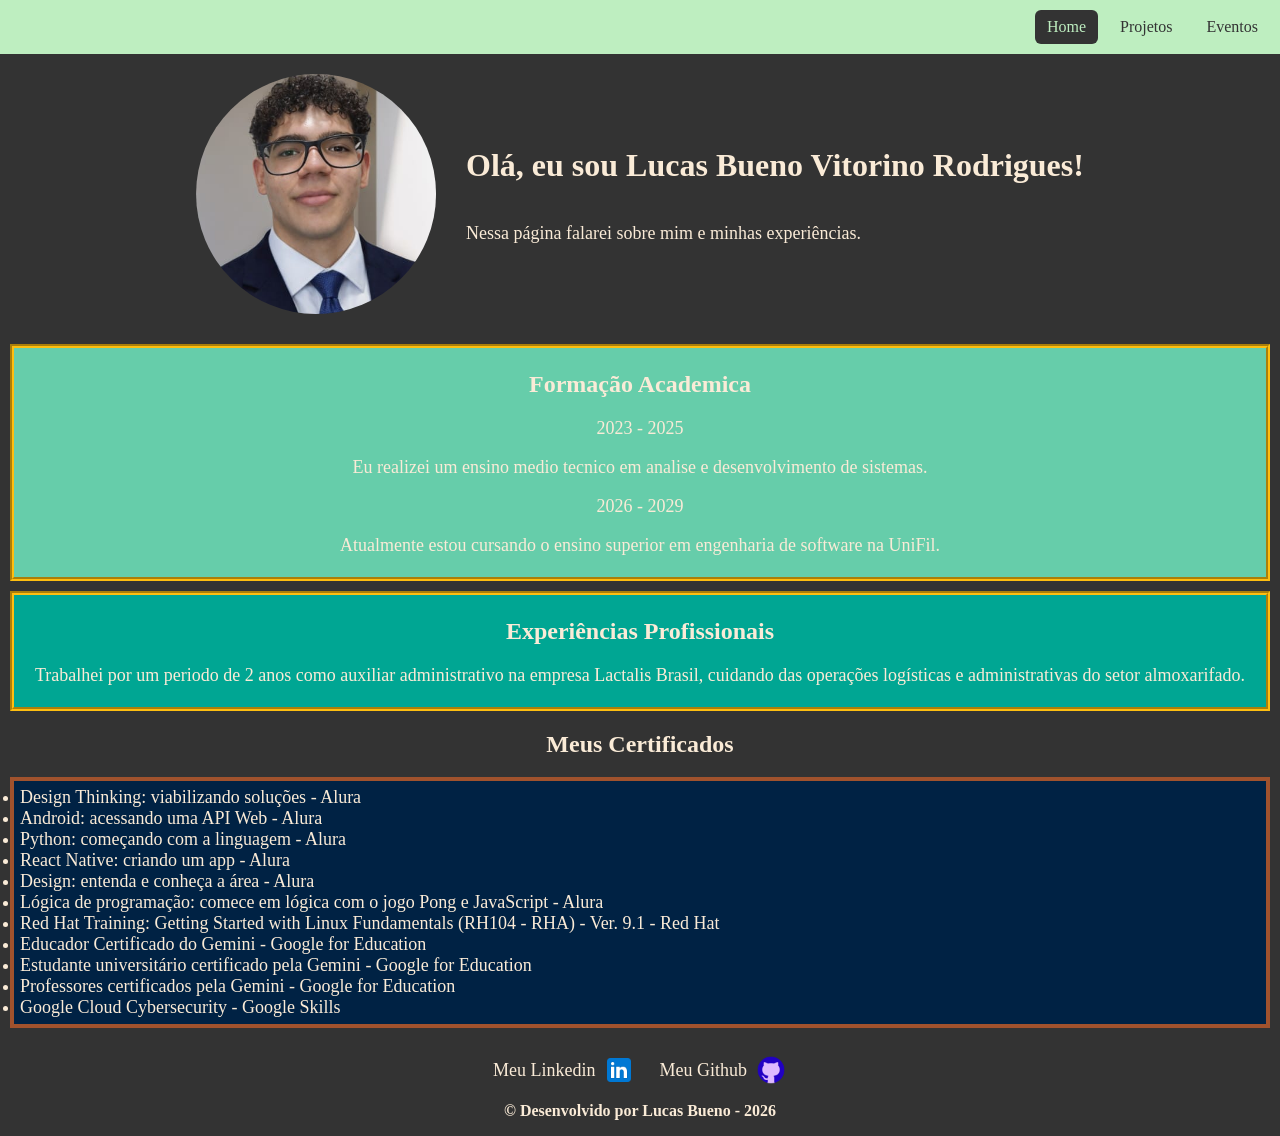
==== index.html @ 914941da "Enviando a situação atuaal do meu projeto" ====
<!DOCTYPE html>
<html lang="pt-BR">

<head>
    <meta charset="UTF-8">
    <meta name="viewport" content="width=device-width, initial-scale=1.0">

    <title>Meu Portifolio</title>



    <link rel="preconnect" href="https://fonts.googleapis.com">
    <link rel="preconnect" href="https://fonts.gstatic.com" crossorigin>

    <link href="https://fonts.googleapis.com/css2?family=JetBrains+Mono:wght@400;700&display=swap" rel="stylesheet">
    <link
        href="https://fonts.googleapis.com/css2?family=Isometra&family=JetBrains+Mono:ital,wght@0,100..800;1,100..800&family=Nosifer&display=swap"
        rel="stylesheet">
    <link rel="icon" href="img/icone.webp">
    <link rel="stylesheet" href="style.css">
</head>

<body>
    <header>
        <nav class="menu">
            <a href="index.html" aria-current="page">Home</a>
            <a href="projetos.html">Projetos</a>
            <a href="eventos.html">Eventos</a>

        </nav>

        <div id="cabecalho">
            <img id="minha_foto" src="img/foto.jpeg" alt="Foto de Lucas Bueno Vitorino Rodrigues" class="foto-perfil">

            <div class="informacoes-cabecalho">
                <h1>Olá, eu sou Lucas Bueno Vitorino Rodrigues!</h1>
                <p>Nessa página falarei sobre mim e minhas experiências.</p>
            </div>
        </div>
    </header>
    <main>
        <section id="formacao_academica">

            <h2>Formação Academica</h2>
            <p>2023 - 2025</p>
            <p>Eu realizei um ensino medio tecnico em analise e desenvolvimento de sistemas.</p>
            <p>2026 - 2029</p>
            <p>Atualmente estou cursando o ensino superior em engenharia de software na UniFil.</p>



        </section>
        <section id="experiencia_profissional">

            <h2>Experiências Profissionais</h2>
            <p>Trabalhei por um periodo de 2 anos como auxiliar administrativo na empresa Lactalis Brasil, cuidando das
                operações logísticas e administrativas do setor almoxarifado.</p>


        </section>


        <section id="certificados">
            <h2>Meus Certificados</h2>

            <ul>

                <li>Design Thinking: viabilizando soluções - Alura</li>
                <li>Android: acessando uma API Web - Alura</li>
                <li>Python: começando com a linguagem - Alura</li>
                <li>React Native: criando um app - Alura</li>
                <li>Design: entenda e conheça a área - Alura</li>
                <li>Lógica de programação: comece em lógica com o jogo Pong e JavaScript - Alura</li>

                <li>Red Hat Training: Getting Started with Linux Fundamentals (RH104 - RHA) - Ver. 9.1 - Red Hat</li>
                <li>Educador Certificado do Gemini - Google for Education</li>
                <li>Estudante universitário certificado pela Gemini - Google for Education</li>
                <li>Professores certificados pela Gemini - Google for Education</li>
                <li>Google Cloud Cybersecurity - Google Skills</li>
            </ul>
        </section>



    </main>
    <footer>

        <div class="redes_sociais">
            <p>Meu Linkedin</p>
            <a href="http://www.linkedin.com/in/lucas-bueno-a5a460362" target="_blank" rel="noopener noreferrer">

                <img src="/img/linkedin.png" alt="Icone do linkedin">
            </a>
        </div>
        <div class="redes_sociais">
            <p>Meu Github</p>
            <a href="https://github.com/LucasBuenoVitorino" target="_blank" rel="noopener noreferrer">
                <img src="/img/github.png" alt="Icone do github">
            </a>
        </div>
        <h4>© Desenvolvido por Lucas Bueno - 2026</h4>
    </footer>

</body>

</html>
---- style.css ----
body {
    display: flex;
    flex-direction: column;
    margin: 0;
    padding: 0;
    box-sizing: border-box;
    width: 100%;
    min-height: 100vh;
    background-color: #333;
    color: antiquewhite;

}

nav {
    background-color: #beeec0;
    padding: 10px;
    display: flex;
    justify-content: end;
}

nav.menu a {
    display: inline-block;
    padding: 8px 12px;
    border-radius: 6px;
    transition: background-color 180ms ease, color 180ms ease;


}

nav.menu a:hover,
nav.menu a[aria-current="page"],
nav.menu a:focus-visible {
    background-color: #333;
    color: #beeec0;
}

a {
    text-decoration: none;
    color: #333;
    margin-left: 10px;
}

#cabecalho {
    display: flex;
    align-items: center;
    justify-content: center;
    gap: 30px;
    padding: 20px;
}

.informacoes-cabecalho {
    display: flex;
    flex-direction: column;
    align-items: flex-start;
}

#minha_foto {
    width: 240px;
    height: 240px;
    object-fit: cover;
    clip-path: circle(50%);
}

p {
    text-align: center;
    font-size: 18px;
}

h1,
h2,
h3,
h4 {
    text-align: center;
}

main {
    flex: 1;
}

#formacao_academica {
    margin: 10px;
    padding: 3px;
    background-color: #66CDAA;
    border: 4px groove #FEBE10;
}

#experiencia_profissional {
    margin: 10px;
    padding: 3px;
    background-color: #00A693;
    border: 4px groove #FEBE10;
}

.redes_sociais {
    display: flex;
    align-items: center;
    justify-content: center;
    gap: 8px;
}

footer {
    display: flex;
    flex-wrap: wrap;
    align-items: center;
    justify-content: center;
    gap: 16px 24px;
    padding: 16px;
}

footer .redes_sociais p {
    margin: 0;
}

footer .redes_sociais a {
    margin-left: 0;
}

footer .redes_sociais img {
    display: block;
    width: 32px;
    height: 32px;
    object-fit: contain;
}

footer h4 {
    flex-basis: 100%;
    margin: 0;
}

ul {
    margin: 10px;
    padding: 6px;
    border: solid 4px sienna;
    font-size: 18px;
    background-color: #002244;
}

@media (max-width: 600px) {
    #cabecalho {
        flex-direction: column;
        text-align: center;
    }

    .informacoes-cabecalho {
        align-items: center;
    }

    h1,
    h1+p {
        text-align: center;
    }
}
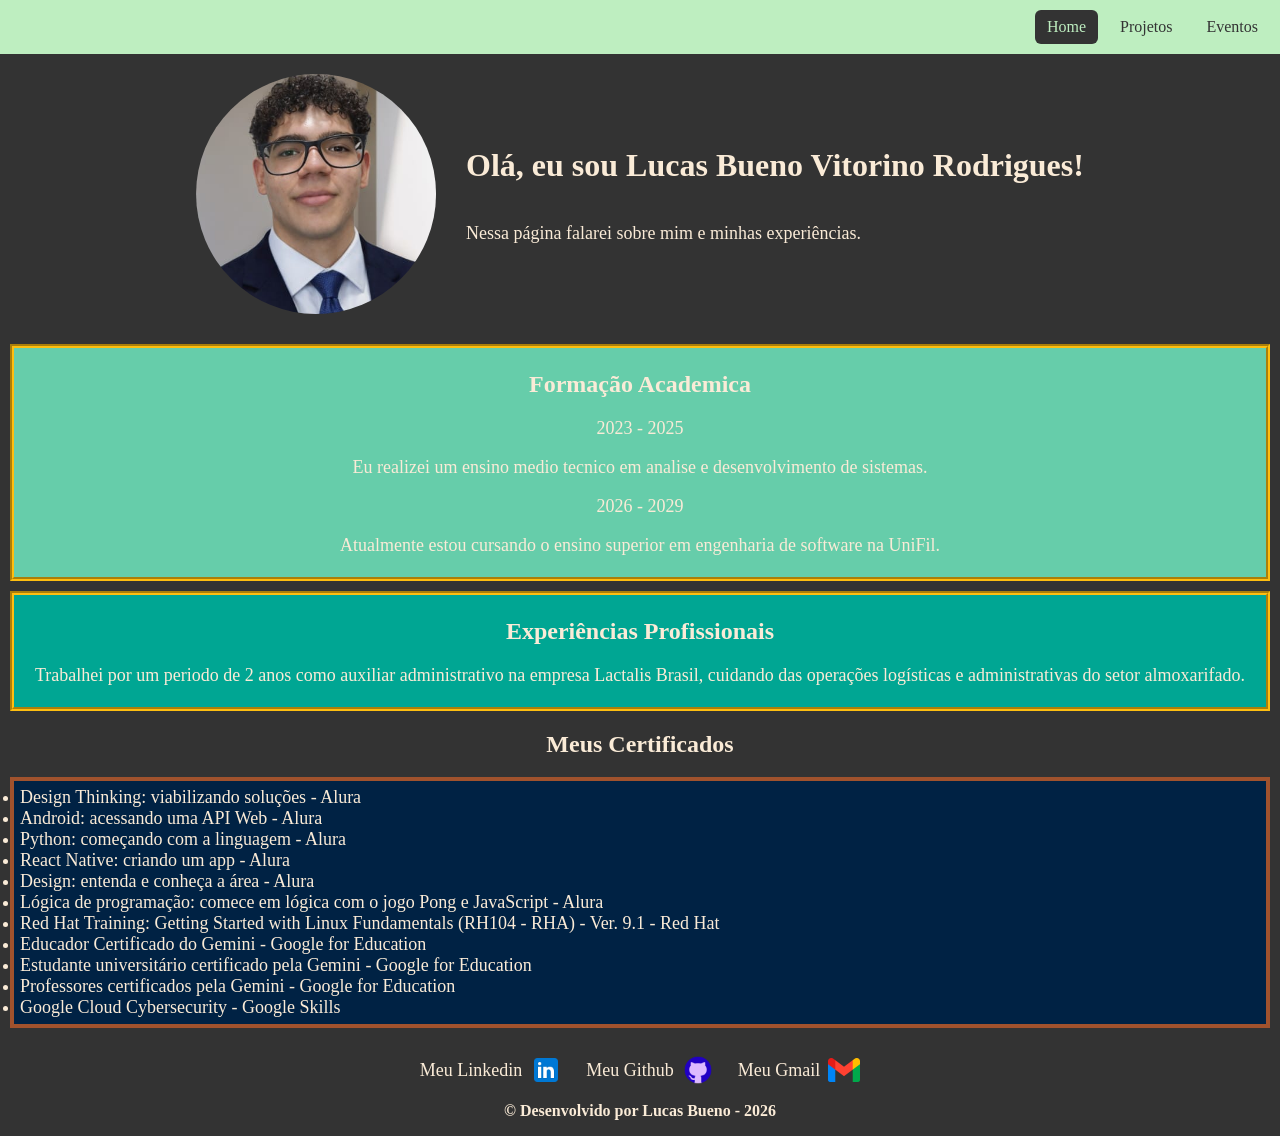
==== commit bedbec2b: "Adicionei um icone com o link que direciona o usuário para outra  pagina onde ele pode mandar um ema" ====
--- a/index.html
+++ b/index.html
@@ -98,6 +98,13 @@
                 <img src="/img/github.png" alt="Icone do github">
             </a>
         </div>
+        <div class="redes_sociais">
+            <p>Meu Gmail</p>
+            <a href="https://mail.google.com/mail/?view=cm&fs=1&to=lucas.bueno.rodrigues034@gmail.com"
+   target="_blank">
+                <img src="/img/gmail.png" alt="Icone do gmail">
+            </a>
+        </div>
         <h4>© Desenvolvido por Lucas Bueno - 2026</h4>
     </footer>
 
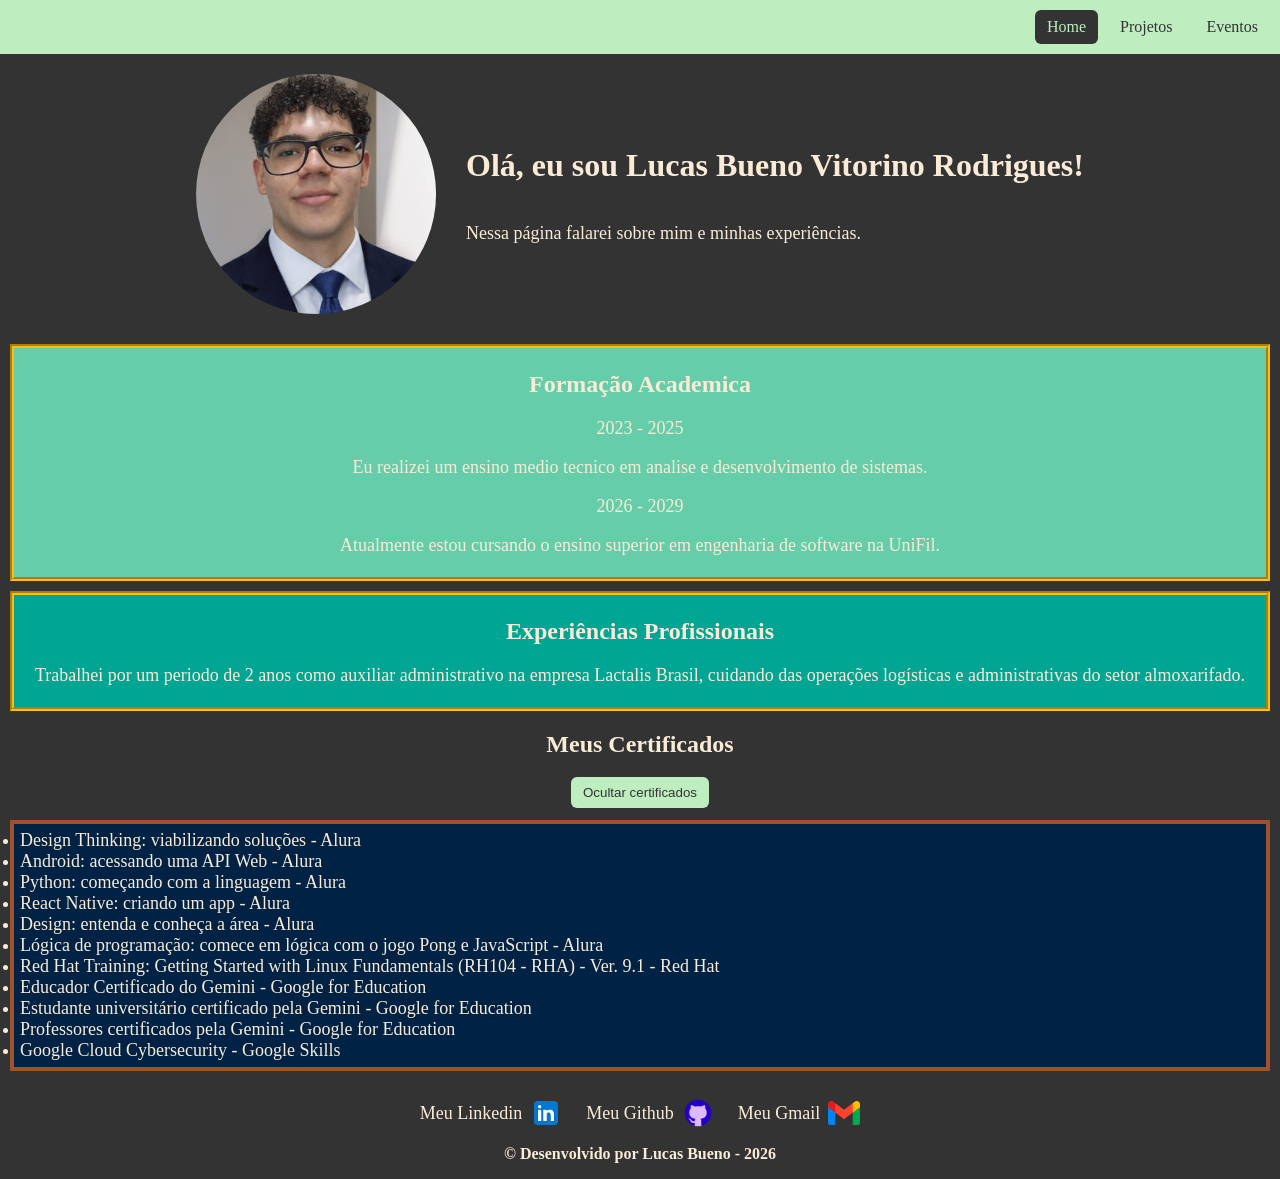
==== commit bcae936d: "Aplicando animação de entrada dos cards e usando javascript para criar um botão que pode ocultar ou " ====
--- a/index.html
+++ b/index.html
@@ -18,6 +18,7 @@
         rel="stylesheet">
     <link rel="icon" href="img/icone.webp">
     <link rel="stylesheet" href="style.css">
+    <script src="script.js" defer></script>
 </head>
 
 <body>
--- a/style.css
+++ b/style.css
@@ -135,6 +135,23 @@
     background-color: #002244;
 }
 
+#toggle-certificados {
+    display: block;
+    margin: 0 auto 12px;
+    padding: 8px 12px;
+    color: #333;
+    background-color: #beeec0;
+    border: 0;
+    border-radius: 6px;
+    cursor: pointer;
+}
+
+#toggle-certificados:hover,
+#toggle-certificados:focus-visible {
+    color: #beeec0;
+    background-color: #333;
+}
+
 @media (max-width: 600px) {
     #cabecalho {
         flex-direction: column;
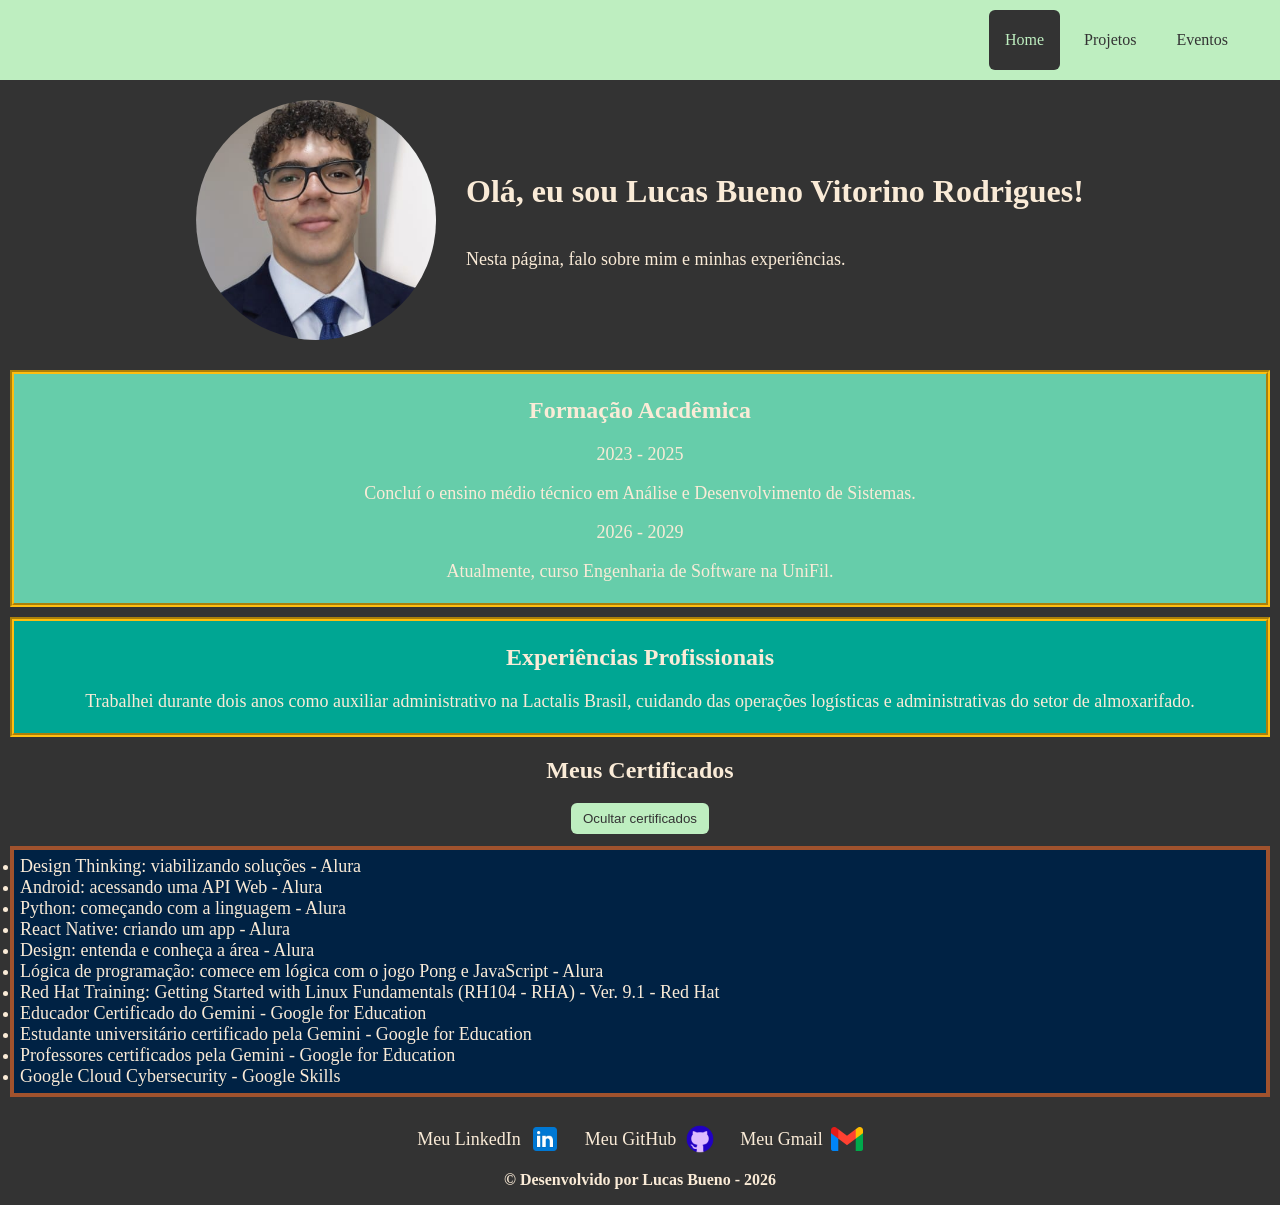
==== commit dbca5763: "Fazendo correções de ortografia nos arquivos index.html, eventos.html e projeto.html" ====
--- a/index.html
+++ b/index.html
@@ -5,7 +5,7 @@
     <meta charset="UTF-8">
     <meta name="viewport" content="width=device-width, initial-scale=1.0">
 
-    <title>Meu Portifolio</title>
+    <title>Meu Portfólio</title>
 
 
 
@@ -35,18 +35,18 @@
 
             <div class="informacoes-cabecalho">
                 <h1>Olá, eu sou Lucas Bueno Vitorino Rodrigues!</h1>
-                <p>Nessa página falarei sobre mim e minhas experiências.</p>
+                <p>Nesta página, falo sobre mim e minhas experiências.</p>
             </div>
         </div>
     </header>
     <main>
         <section id="formacao_academica">
 
-            <h2>Formação Academica</h2>
+            <h2>Formação Acadêmica</h2>
             <p>2023 - 2025</p>
-            <p>Eu realizei um ensino medio tecnico em analise e desenvolvimento de sistemas.</p>
+            <p>Concluí o ensino médio técnico em Análise e Desenvolvimento de Sistemas.</p>
             <p>2026 - 2029</p>
-            <p>Atualmente estou cursando o ensino superior em engenharia de software na UniFil.</p>
+            <p>Atualmente, curso Engenharia de Software na UniFil.</p>
 
 
 
@@ -54,8 +54,8 @@
         <section id="experiencia_profissional">
 
             <h2>Experiências Profissionais</h2>
-            <p>Trabalhei por um periodo de 2 anos como auxiliar administrativo na empresa Lactalis Brasil, cuidando das
-                operações logísticas e administrativas do setor almoxarifado.</p>
+            <p>Trabalhei durante dois anos como auxiliar administrativo na Lactalis Brasil, cuidando das operações
+                logísticas e administrativas do setor de almoxarifado.</p>
 
 
         </section>
@@ -87,23 +87,23 @@
     <footer>
 
         <div class="redes_sociais">
-            <p>Meu Linkedin</p>
+            <p>Meu LinkedIn</p>
             <a href="http://www.linkedin.com/in/lucas-bueno-a5a460362" target="_blank" rel="noopener noreferrer">
 
-                <img src="/img/linkedin.png" alt="Icone do linkedin">
+                <img src="img/linkedin.png" alt="Ícone do LinkedIn">
             </a>
         </div>
         <div class="redes_sociais">
-            <p>Meu Github</p>
+            <p>Meu GitHub</p>
             <a href="https://github.com/LucasBuenoVitorino" target="_blank" rel="noopener noreferrer">
-                <img src="/img/github.png" alt="Icone do github">
+                <img src="img/github.png" alt="Ícone do GitHub">
             </a>
         </div>
         <div class="redes_sociais">
             <p>Meu Gmail</p>
             <a href="https://mail.google.com/mail/?view=cm&fs=1&to=lucas.bueno.rodrigues034@gmail.com"
    target="_blank">
-                <img src="/img/gmail.png" alt="Icone do gmail">
+                <img src="img/gmail.png" alt="Ícone do Gmail">
             </a>
         </div>
         <h4>© Desenvolvido por Lucas Bueno - 2026</h4>
--- a/style.css
+++ b/style.css
@@ -15,16 +15,26 @@
     background-color: #beeec0;
     padding: 10px;
     display: flex;
-    justify-content: end;
+    justify-content: flex-end;
+}
+
+nav.menu {
+    align-items: center;
+    flex-wrap: wrap;
+    gap: 8px;
+    padding: 10px clamp(12px, 4vw, 36px);
 }
 
 nav.menu a {
-    display: inline-block;
-    padding: 8px 12px;
+    display: flex;
+    align-items: center;
+    justify-content: center;
+    min-height: 44px;
+    margin-left: 0;
+    padding: 8px 16px;
     border-radius: 6px;
+    text-align: center;
     transition: background-color 180ms ease, color 180ms ease;
-
-
 }
 
 nav.menu a:hover,
@@ -135,6 +145,24 @@
     background-color: #002244;
 }
 
+@media (max-width: 768px) {
+    nav.menu {
+        justify-content: center;
+    }
+}
+
+@media (max-width: 600px) {
+    nav.menu {
+        gap: 6px;
+        padding: 8px 12px;
+    }
+
+    nav.menu a {
+        flex: 1 1 70px;
+        padding: 8px 10px;
+    }
+}
+
 #toggle-certificados {
     display: block;
     margin: 0 auto 12px;
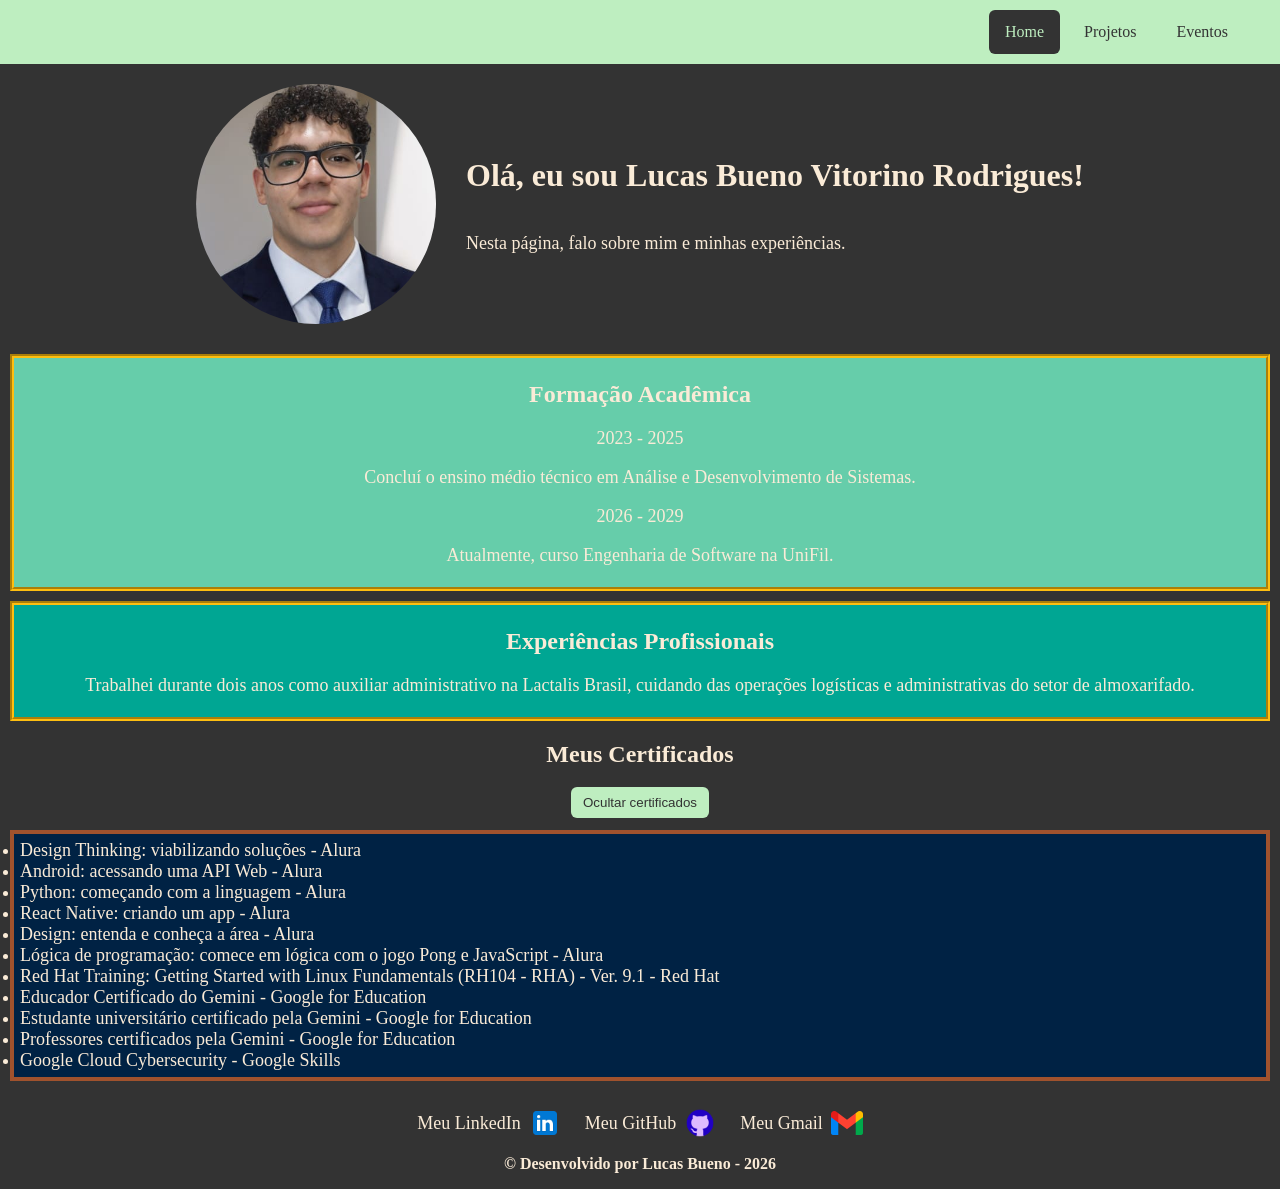
==== commit 33abd328: "Finalizando a padronização do menu e identanto os codigos" ====
--- a/index.html
+++ b/index.html
@@ -24,10 +24,11 @@
 <body>
     <header>
         <nav class="menu">
-            <a href="index.html" aria-current="page">Home</a>
-            <a href="projetos.html">Projetos</a>
-            <a href="eventos.html">Eventos</a>
-
+            <ul>
+                <li><a href="index.html" aria-current="page">Home</a></li>
+                <li><a href="projetos.html">Projetos</a></li>
+                <li><a href="eventos.html">Eventos</a></li>
+            </ul>
         </nav>
 
         <div id="cabecalho">
@@ -101,8 +102,7 @@
         </div>
         <div class="redes_sociais">
             <p>Meu Gmail</p>
-            <a href="https://mail.google.com/mail/?view=cm&fs=1&to=lucas.bueno.rodrigues034@gmail.com"
-   target="_blank">
+            <a href="https://mail.google.com/mail/?view=cm&fs=1&to=lucas.bueno.rodrigues034@gmail.com" target="_blank">
                 <img src="img/gmail.png" alt="Ícone do Gmail">
             </a>
         </div>
--- a/style.css
+++ b/style.css
@@ -19,16 +19,29 @@
 }
 
 nav.menu {
+    padding: 10px clamp(12px, 4vw, 36px);
+}
+
+nav.menu ul {
+    display: flex;
     align-items: center;
     flex-wrap: wrap;
     gap: 8px;
-    padding: 10px clamp(12px, 4vw, 36px);
+    justify-content: flex-end;
+    width: 100%;
+    margin: 0;
+    padding: 0;
+    border: 0;
+    background: transparent;
+    font-size: inherit;
+    list-style: none;
 }
 
 nav.menu a {
     display: flex;
     align-items: center;
     justify-content: center;
+    box-sizing: border-box;
     min-height: 44px;
     margin-left: 0;
     padding: 8px 16px;
@@ -146,19 +159,26 @@
 }
 
 @media (max-width: 768px) {
-    nav.menu {
+    nav.menu ul {
         justify-content: center;
     }
 }
 
 @media (max-width: 600px) {
     nav.menu {
+        padding: 8px 12px;
+    }
+
+    nav.menu ul {
         gap: 6px;
-        padding: 8px 12px;
+    }
+
+    nav.menu li {
+        flex: 1 1 70px;
     }
 
     nav.menu a {
-        flex: 1 1 70px;
+        width: 100%;
         padding: 8px 10px;
     }
 }
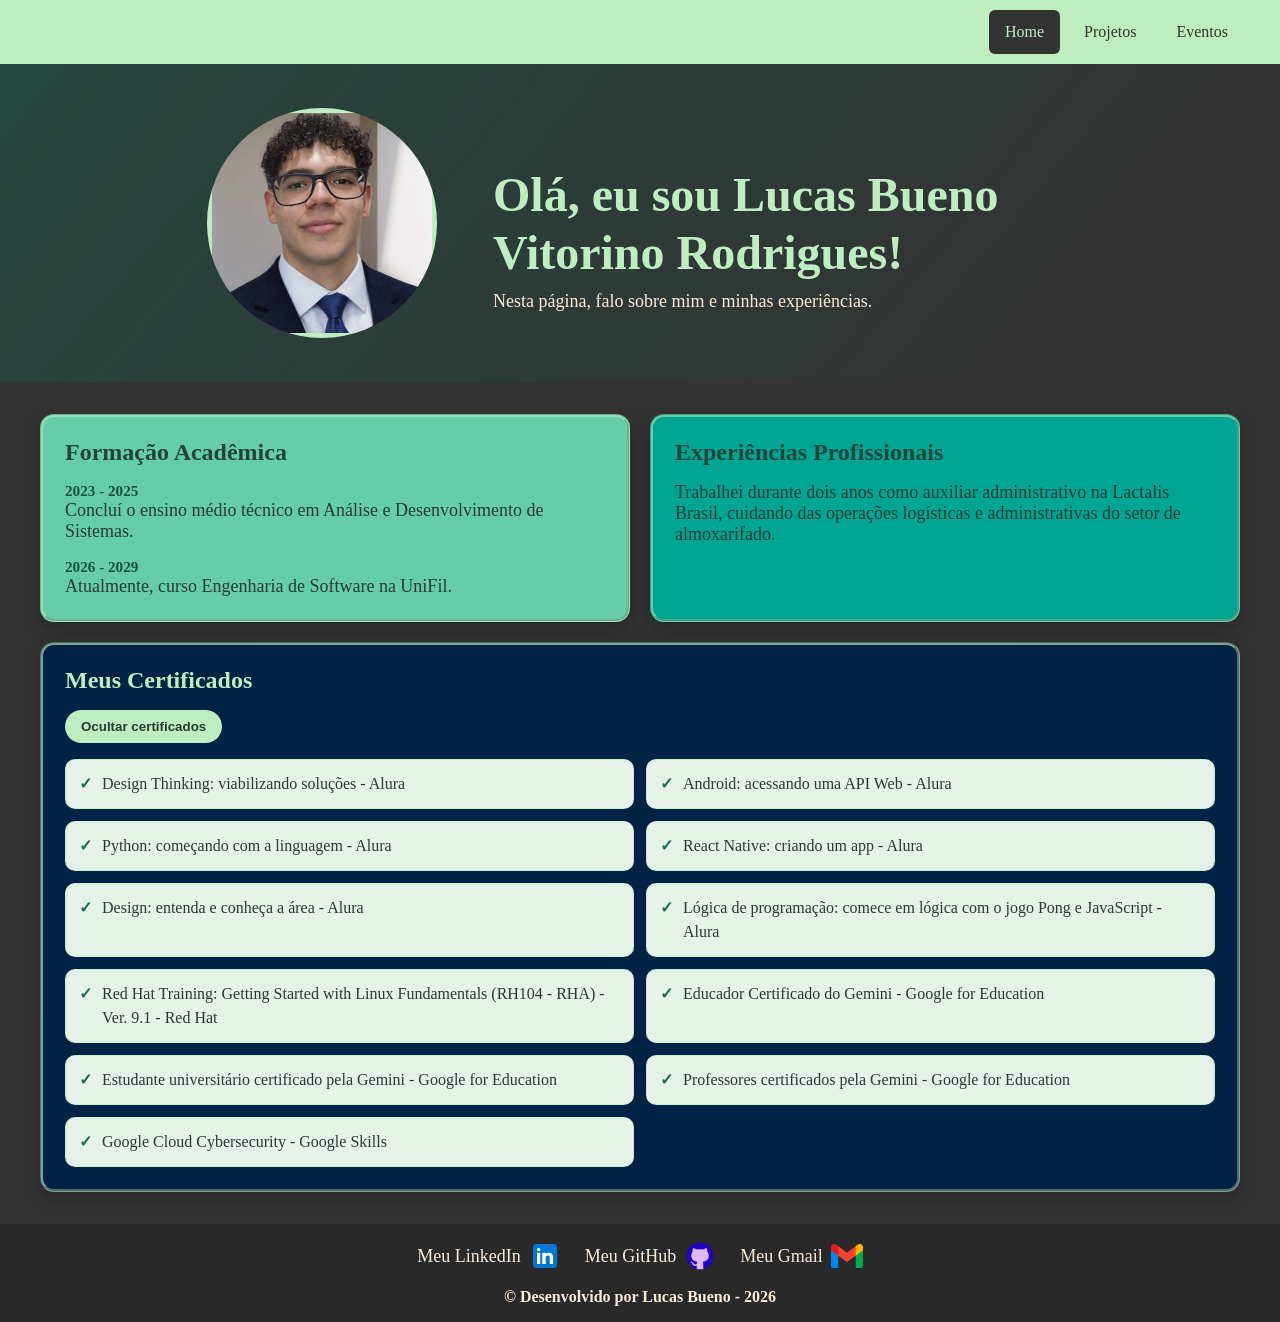
==== commit f5fe66d3: "Modificando o visual da minha pagina inicial para algo mais agradavel e chamativo" ====
--- a/index.html
+++ b/index.html
@@ -21,7 +21,7 @@
     <script src="script.js" defer></script>
 </head>
 
-<body>
+<body class="pagina-inicial">
     <header>
         <nav class="menu">
             <ul>
--- a/style.css
+++ b/style.css
@@ -214,4 +214,192 @@
     h1+p {
         text-align: center;
     }
+}
+
+.pagina-inicial #cabecalho {
+    gap: clamp(24px, 5vw, 56px);
+    padding: 44px 24px;
+    background: linear-gradient(130deg, #24473d, #333 82%);
+}
+
+.pagina-inicial #minha_foto {
+    width: clamp(170px, 22vw, 220px);
+    height: clamp(170px, 22vw, 220px);
+    border: 5px solid #beeec0;
+    box-shadow: 0 10px 28px rgba(0, 0, 0, 0.35);
+}
+
+.pagina-inicial .informacoes-cabecalho {
+    max-width: 580px;
+}
+
+.pagina-inicial #cabecalho h1 {
+    margin-bottom: 10px;
+    color: #beeec0;
+    font-size: clamp(2rem, 4vw, 3rem);
+    line-height: 1.2;
+    text-align: left;
+}
+
+.pagina-inicial #cabecalho p {
+    margin: 0;
+    color: antiquewhite;
+    text-align: left;
+}
+
+.pagina-inicial main {
+    display: grid;
+    grid-template-columns: repeat(2, minmax(0, 1fr));
+    gap: 20px;
+    width: min(1200px, calc(100% - 40px));
+    margin: 32px auto;
+}
+
+.pagina-inicial main section {
+    min-width: 0;
+    padding: 22px;
+    border: 3px groove rgba(190, 238, 192, 0.55);
+    border-radius: 14px;
+    box-shadow: 0 8px 20px rgba(0, 0, 0, 0.22);
+    transition: transform 180ms ease, box-shadow 180ms ease;
+}
+
+.pagina-inicial main section:hover {
+    transform: translateY(-3px);
+    box-shadow: 0 12px 26px rgba(0, 0, 0, 0.3);
+}
+
+.pagina-inicial main section h2 {
+    margin: 0 0 16px;
+    color: #23443a;
+    text-align: left;
+}
+
+.pagina-inicial #formacao_academica {
+    margin: 0;
+    padding: 22px;
+    background: #66cdaa;
+    border: 3px groove rgba(190, 238, 192, 0.55);
+}
+
+.pagina-inicial #experiencia_profissional {
+    margin: 0;
+    padding: 22px;
+    background: #00a693;
+    border: 3px groove rgba(190, 238, 192, 0.55);
+}
+
+.pagina-inicial #formacao_academica p,
+.pagina-inicial #experiencia_profissional p {
+    margin: 0;
+    color: #263b34;
+    text-align: left;
+}
+
+.pagina-inicial #formacao_academica p:nth-of-type(odd) {
+    margin-top: 16px;
+    color: #174f3e;
+    font-size: 0.95rem;
+    font-weight: 700;
+}
+
+.pagina-inicial #formacao_academica p:nth-of-type(1) {
+    margin-top: 0;
+}
+
+.pagina-inicial #certificados {
+    grid-column: 1 / -1;
+    background: #002244;
+    border-color: rgba(190, 238, 192, 0.65);
+}
+
+.pagina-inicial #certificados h2 {
+    color: #beeec0;
+}
+
+.pagina-inicial #certificados ul {
+    display: grid;
+    grid-template-columns: repeat(2, minmax(0, 1fr));
+    gap: 12px;
+    margin: 0;
+    padding: 0;
+    border: 0;
+    background: transparent;
+    list-style: none;
+}
+
+.pagina-inicial #certificados ul[hidden] {
+    display: none;
+}
+
+.pagina-inicial #certificados li {
+    position: relative;
+    padding: 12px 14px 12px 36px;
+    background: #e4f2e8;
+    border: 1px solid rgba(190, 238, 192, 0.65);
+    border-radius: 10px;
+    color: #263b34;
+    font-size: 1rem;
+    line-height: 1.5;
+}
+
+.pagina-inicial #certificados li::before {
+    position: absolute;
+    top: 12px;
+    left: 13px;
+    color: #176b58;
+    content: "✓";
+    font-weight: 700;
+}
+
+.pagina-inicial #toggle-certificados {
+    margin: 0 0 16px;
+    padding: 9px 16px;
+    background: #beeec0;
+    border-radius: 999px;
+    color: #263b34;
+    font-weight: 600;
+}
+
+.pagina-inicial #toggle-certificados:hover,
+.pagina-inicial #toggle-certificados:focus-visible {
+    background: #d7f3da;
+    color: #174f3e;
+}
+
+.pagina-inicial footer {
+    background: #292929;
+}
+
+@media (max-width: 700px) {
+    .pagina-inicial main {
+        grid-template-columns: 1fr;
+        width: min(100% - 28px, 560px);
+        margin: 24px auto;
+    }
+
+    .pagina-inicial #certificados {
+        grid-column: auto;
+    }
+
+    .pagina-inicial #cabecalho h1,
+    .pagina-inicial #cabecalho p {
+        text-align: center;
+    }
+}
+
+@media (max-width: 480px) {
+    .pagina-inicial #certificados ul {
+        grid-template-columns: 1fr;
+    }
+
+    .pagina-inicial main section {
+        padding: 18px;
+    }
+}
+
+@media (prefers-reduced-motion: reduce) {
+    .pagina-inicial main section {
+        transition: none;
+    }
 }
